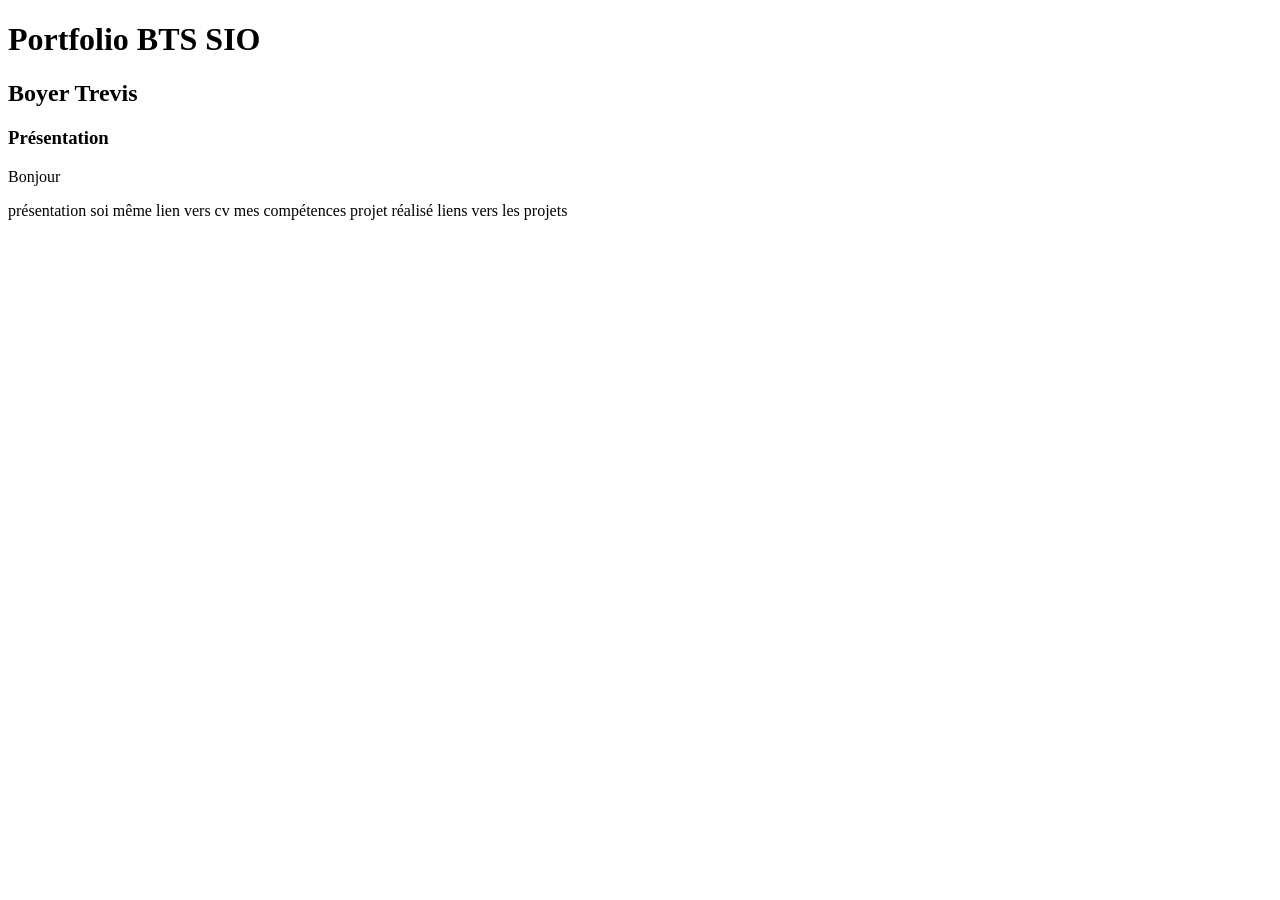
==== portfolio.html @ d248f3e8 "Rename Portfolio.html to portfolio.html" ====
<!DOCTYPE html>
<html>
    <head>
        <meta charset="UTF-8">
        <title>Portfolio</title>
    </head>
    <body>
        <header>
            <h1>Portfolio  BTS SIO</h1>
            <h2>Boyer Trevis</h2>
            <nav>
                
            </nav>
        </header>

        <section>
            <h3>Présentation</h3>
            <p>Bonjour</p>
        </section>

        <footer>

        </footer>
    </body>
</html>
présentation soi même
lien vers cv
mes compétences
projet réalisé liens vers les projets
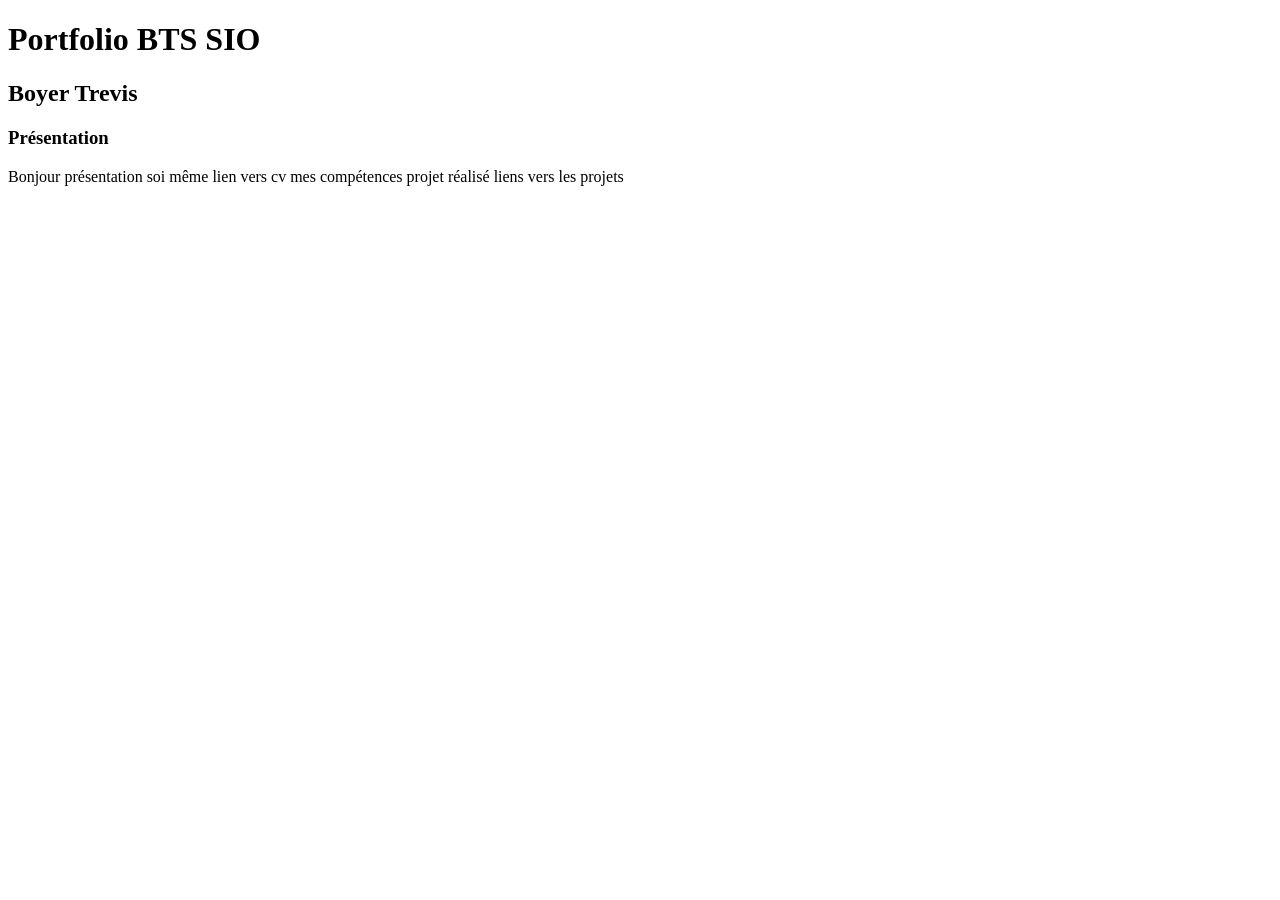
==== commit a793bf21: "Update portfolio.html" ====
--- a/portfolio.html
+++ b/portfolio.html
@@ -15,7 +15,10 @@
 
         <section>
             <h3>Présentation</h3>
-            <p>Bonjour</p>
+            <p>Bonjour présentation soi même
+            lien vers cv
+            mes compétences
+            projet réalisé liens vers les projets</p>
         </section>
 
         <footer>
@@ -23,7 +26,3 @@
         </footer>
     </body>
 </html>
-présentation soi même
-lien vers cv
-mes compétences
-projet réalisé liens vers les projets
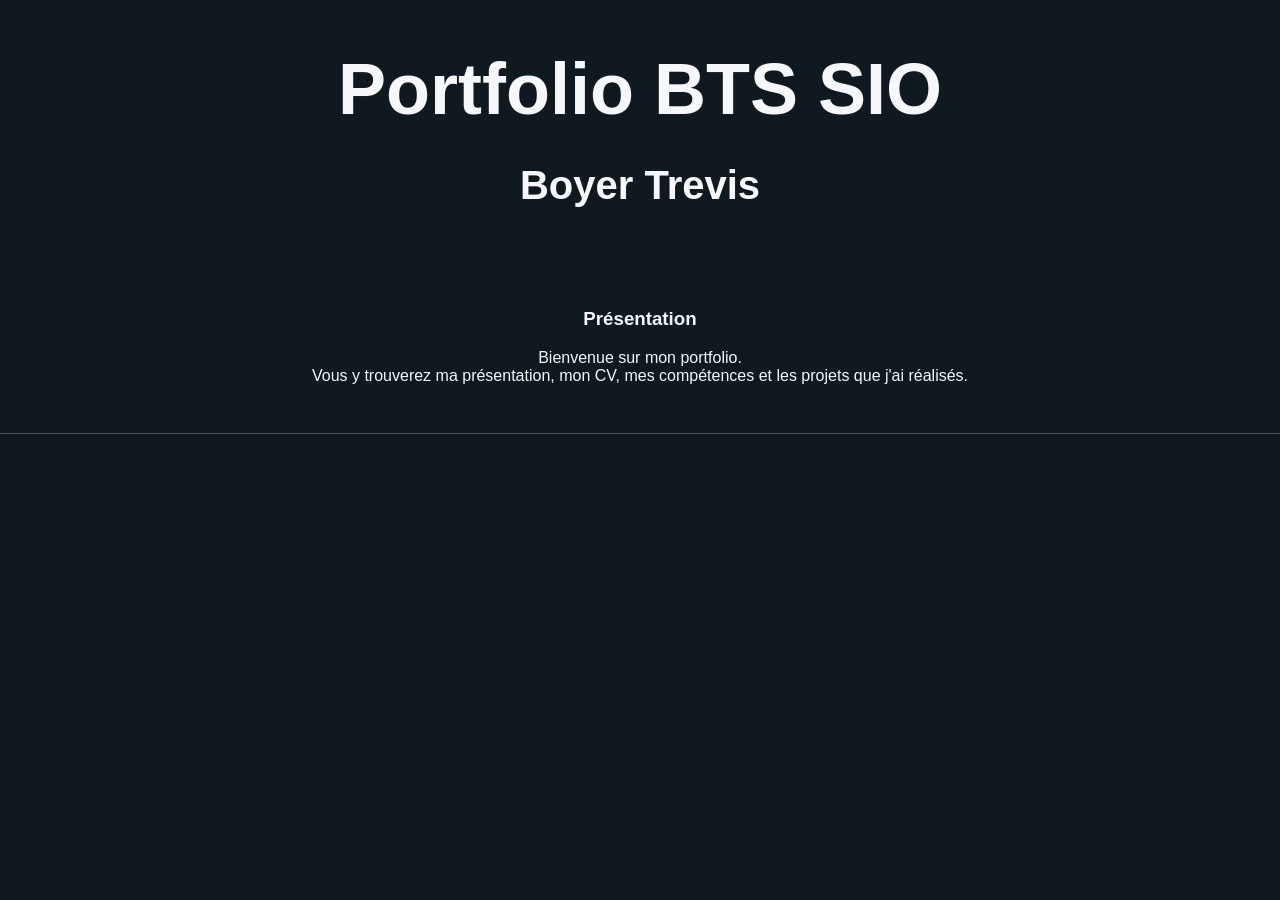
==== commit 3998ed62: "br" ====
--- a/portfolio.html
+++ b/portfolio.html
@@ -1,28 +1,26 @@
-<!DOCTYPE html>
-<html>
-    <head>
-        <meta charset="UTF-8">
-        <title>Portfolio</title>
-    </head>
-    <body>
-        <header>
-            <h1>Portfolio  BTS SIO</h1>
-            <h2>Boyer Trevis</h2>
-            <nav>
-                
-            </nav>
-        </header>
-
-        <section>
-            <h3>Présentation</h3>
-            <p>Bonjour présentation soi même
-            lien vers cv
-            mes compétences
-            projet réalisé liens vers les projets</p>
-        </section>
-
-        <footer>
-
-        </footer>
-    </body>
-</html>
+<!DOCTYPE html>
+<html lang="fr">
+    <head>
+        <meta charset="UTF-8">
+        <meta name="viewport" content="width=device-width, initial-scale=1.0">
+        <title>Portfolio</title>
+        <link rel="stylesheet" href="stylep.css">
+    </head>
+    <body>
+        <header>
+            <h1>Portfolio BTS SIO</h1>
+            <h2>Boyer Trevis</h2>
+            <nav>
+            </nav>
+        </header>
+
+        <section>
+            <h3>Présentation</h3>
+            <p>Bienvenue sur mon portfolio.<br>Vous y trouverez ma présentation, mon CV, mes compétences et les projets que j'ai réalisés.</p>
+        </section>
+
+        <footer>
+
+        </footer>
+    </body>
+</html>
--- a/stylep.css
+++ b/stylep.css
@@ -0,0 +1,51 @@
+html {
+    background-color: #101820;
+    color: #f5f7fa;
+    font-family: Arial, sans-serif;
+    height: 100%;
+}
+
+body {
+    margin: 0;
+    height: 100%;
+    display: flex;
+    flex-direction: column;
+}
+
+main {
+    width: min(90%, 900px);
+    margin: 0 auto;
+    flex: 1;
+}
+
+section {
+    padding: 32px 0;
+}
+
+header {
+    text-align: center;
+    padding: 48px 16px 16px;
+}
+
+h1 {
+    margin: 0;
+    font-size: 72px;
+}
+
+h2 {
+    font-size: 40px;
+}
+
+footer {
+    padding: 16px;
+    text-align: center;
+    border-top: 1px solid #40505c;
+}
+
+h3 {
+    text-align: center;
+}
+
+p {
+    text-align: center;
+}
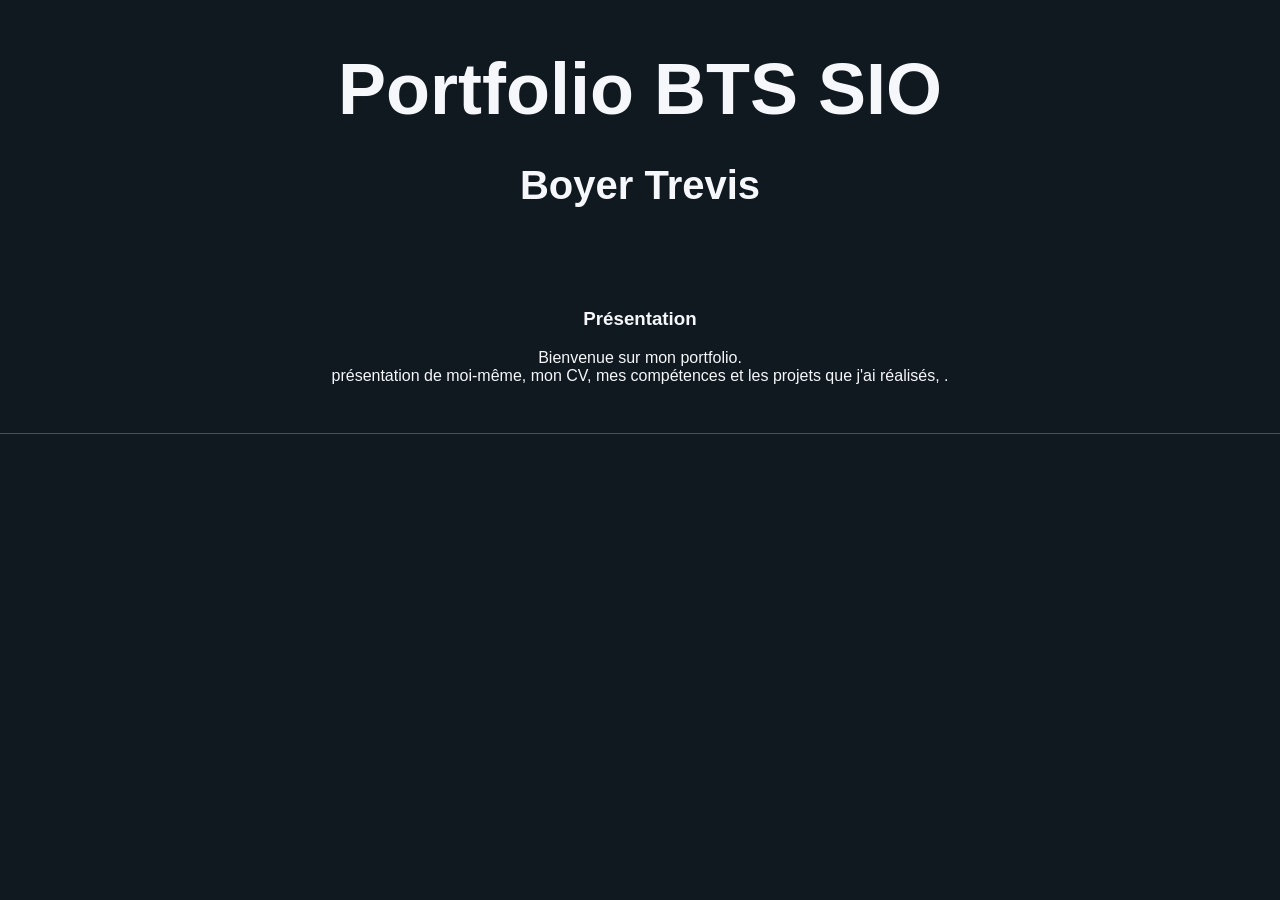
==== commit 42447ccb: "port" ====
--- a/portfolio.html
+++ b/portfolio.html
@@ -16,7 +16,7 @@
 
         <section>
             <h3>Présentation</h3>
-            <p>Bienvenue sur mon portfolio.<br>Vous y trouverez ma présentation, mon CV, mes compétences et les projets que j'ai réalisés.</p>
+            <p>Bienvenue sur mon portfolio.<br>présentation de moi-même, mon CV, mes compétences et les projets que j'ai réalisés, .</p>
         </section>
 
         <footer>
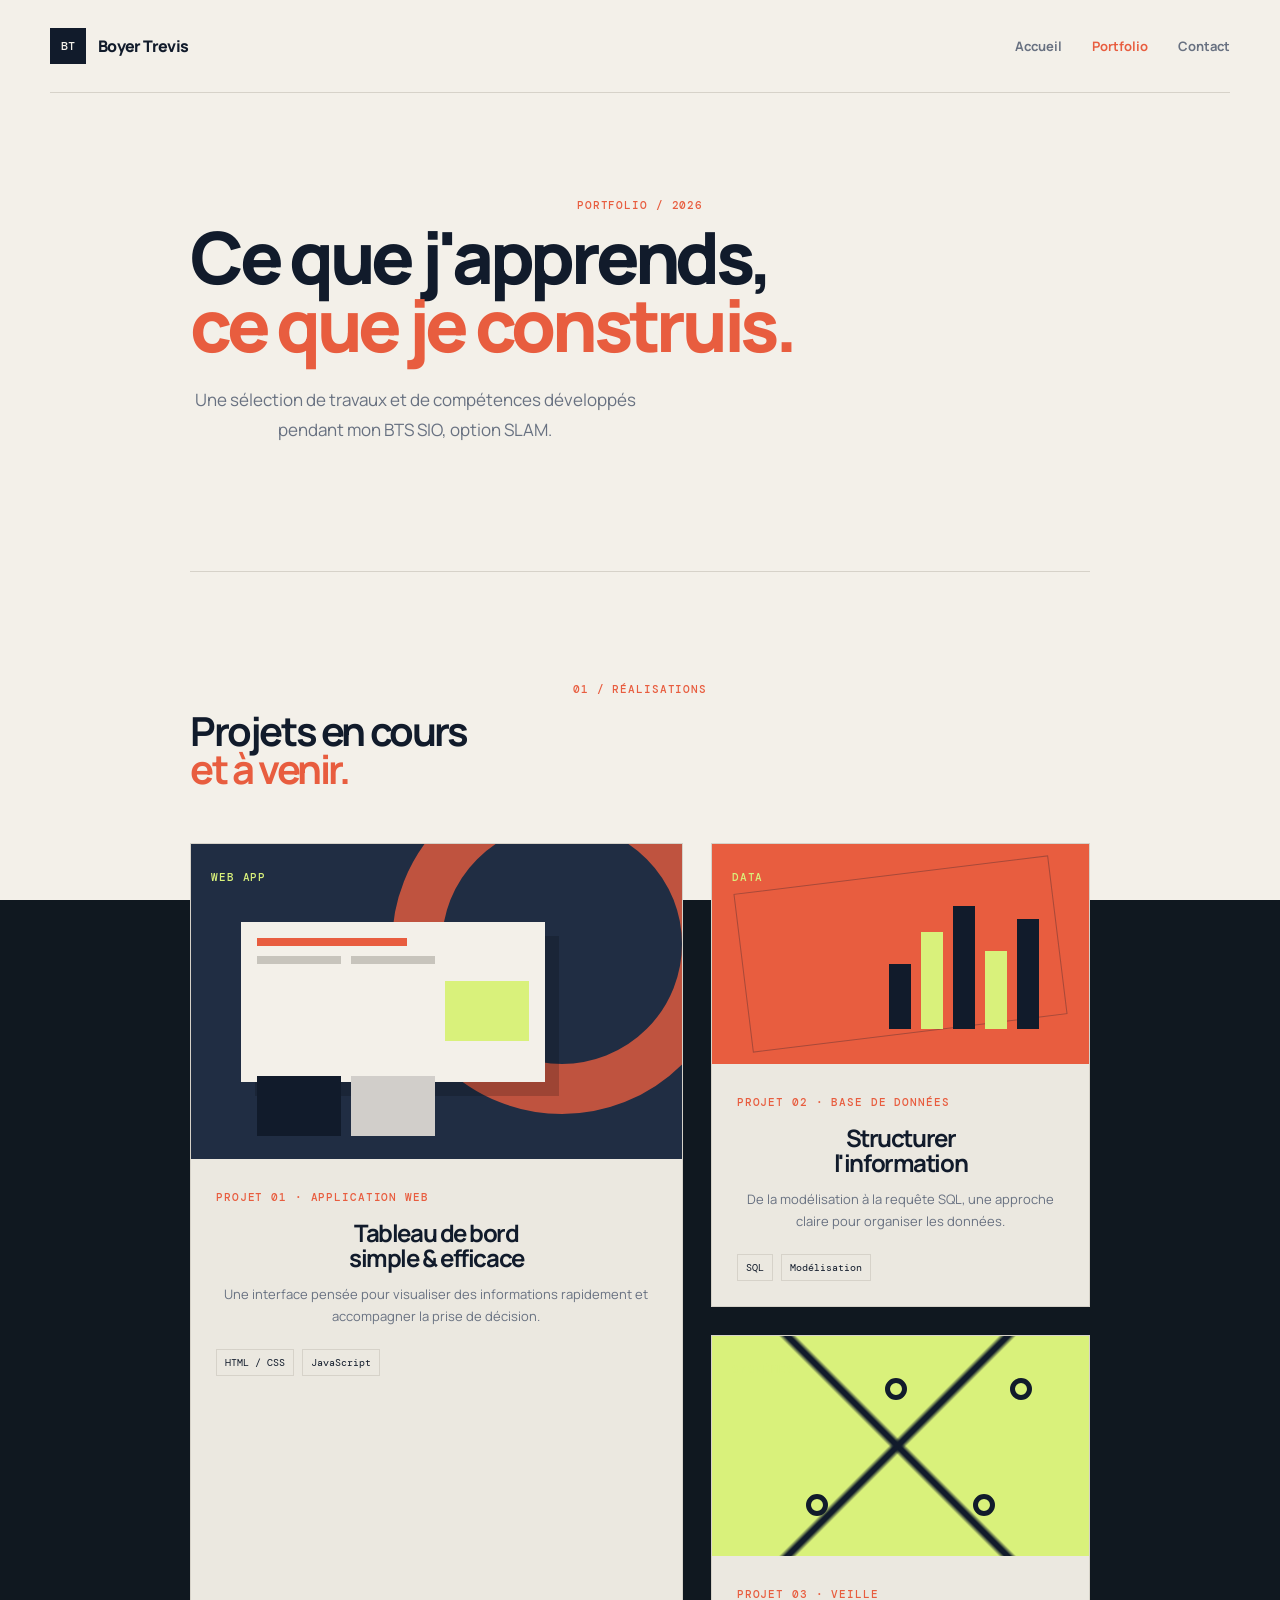
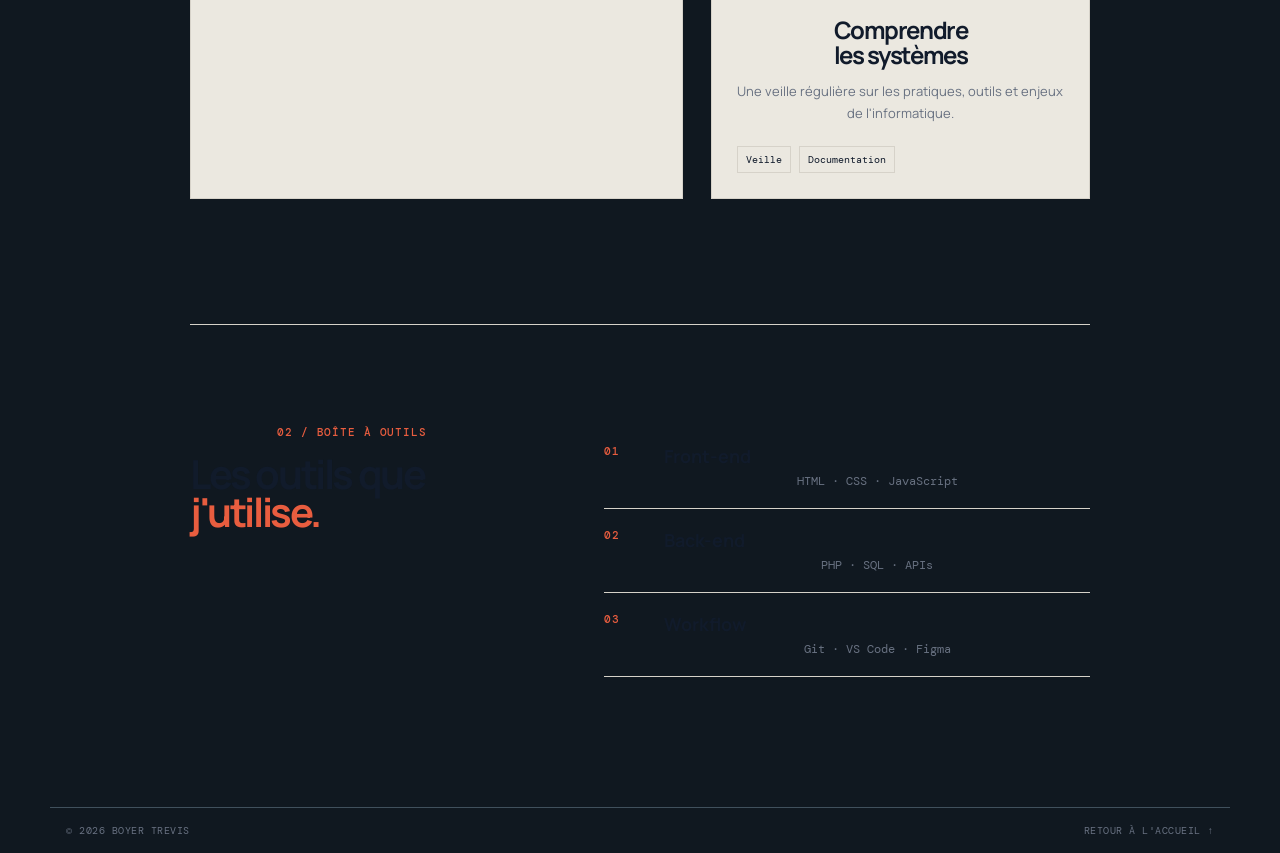
==== commit 13faabb2: "change" ====
--- a/portfolio.html
+++ b/portfolio.html
@@ -3,24 +3,28 @@
     <head>
         <meta charset="UTF-8">
         <meta name="viewport" content="width=device-width, initial-scale=1.0">
-        <title>Portfolio</title>
+        <meta name="description" content="Compétences et projets de Boyer Trevis, étudiant en BTS SIO.">
+        <title>Portfolio | Projets & compétences</title>
         <link rel="stylesheet" href="stylep.css">
     </head>
     <body>
-        <header>
-            <h1>Portfolio BTS SIO</h1>
-            <h2>Boyer Trevis</h2>
-            <nav>
-            </nav>
+        <header class="site-header">
+            <a class="brand" href="index.html"><span class="brand-mark">BT</span><span>Boyer Trevis</span></a>
+            <nav aria-label="Navigation principale"><a href="index.html">Accueil</a><a class="active" href="portfolio.html">Portfolio</a><a href="index.html#contact">Contact</a></nav>
         </header>
 
-        <section>
-            <h3>Présentation</h3>
-            <p>Bienvenue sur mon portfolio.<br>présentation de moi-même, mon CV, mes compétences et les projets que j'ai réalisés, .</p>
-        </section>
+        <main>
+            <section class="page-intro"><p class="eyebrow">Portfolio / 2026</p><h1>Ce que j'apprends,<br><em>ce que je construis.</em></h1><p class="intro">Une sélection de travaux et de compétences développés pendant mon BTS SIO, option SLAM.</p></section>
 
-        <footer>
+            <section class="projects" aria-labelledby="projects-title"><div class="section-heading inline-heading"><p class="eyebrow">01 / Réalisations</p><h2 id="projects-title">Projets en cours<br><em>et à venir.</em></h2></div><div class="project-grid">
+                <article class="project project-featured"><div class="project-visual visual-dashboard"><span class="visual-label">WEB APP</span><div class="mini-window"><div></div><div></div><div></div><i></i><i></i><i></i></div></div><div class="project-info"><span class="project-type">Projet 01 · Application web</span><h3>Tableau de bord<br>simple & efficace</h3><p>Une interface pensée pour visualiser des informations rapidement et accompagner la prise de décision.</p><div class="tags"><span>HTML / CSS</span><span>JavaScript</span></div></div></article>
+                <article class="project"><div class="project-visual visual-data"><span class="visual-label">DATA</span><div class="data-bars"><i></i><i></i><i></i><i></i><i></i></div></div><div class="project-info"><span class="project-type">Projet 02 · Base de données</span><h3>Structurer<br>l'information</h3><p>De la modélisation à la requête SQL, une approche claire pour organiser les données.</p><div class="tags"><span>SQL</span><span>Modélisation</span></div></div></article>
+                <article class="project"><div class="project-visual visual-network"><span class="visual-label">SYSTÈMES</span><div class="network-lines"><b></b><b></b><b></b><b></b></div></div><div class="project-info"><span class="project-type">Projet 03 · Veille</span><h3>Comprendre<br>les systèmes</h3><p>Une veille régulière sur les pratiques, outils et enjeux de l'informatique.</p><div class="tags"><span>Veille</span><span>Documentation</span></div></div></article>
+            </div></section>
 
-        </footer>
+            <section class="toolbox" aria-labelledby="toolbox-title"><div class="section-heading"><p class="eyebrow">02 / Boîte à outils</p><h2 id="toolbox-title">Les outils que<br><em>j'utilise.</em></h2></div><div class="tool-list"><div><span>01</span><strong>Front-end</strong><p>HTML · CSS · JavaScript</p></div><div><span>02</span><strong>Back-end</strong><p>PHP · SQL · APIs</p></div><div><span>03</span><strong>Workflow</strong><p>Git · VS Code · Figma</p></div></div></section>
+        </main>
+
+        <footer><span>© 2026 Boyer Trevis</span><span><a href="index.html">Retour à l'accueil ↑</a></span></footer>
     </body>
 </html>
--- a/stylep.css
+++ b/stylep.css
@@ -1,3 +1,17 @@
+@import url('https://fonts.googleapis.com/css2?family=DM+Mono:wght@400;500&family=Manrope:wght@400;500;600;700;800&display=swap');
+:root { --ink:#111b2b; --paper:#f3f0e9; --muted:#687181; --line:#d6d2c9; --accent:#e85d3f; --lime:#d9f17b; }
+* { box-sizing:border-box; } html { scroll-behavior:smooth; } body { margin:0; color:var(--ink); background:var(--paper); font-family:'Manrope',sans-serif; } a { color:inherit; text-decoration:none; }
+.site-header { width:min(1180px,calc(100% - 64px)); margin:auto; padding:28px 0; display:flex; justify-content:space-between; align-items:center; border-bottom:1px solid var(--line); } .brand { display:flex; gap:12px; align-items:center; font-weight:800; letter-spacing:-.04em; } .brand-mark { display:grid; width:36px; height:36px; place-items:center; color:var(--paper); background:var(--ink); font:500 12px 'DM Mono',monospace; letter-spacing:0; } nav { display:flex; gap:30px; font-size:13px; font-weight:700; } nav a { color:var(--muted); transition:color .2s ease; } nav a:hover,nav a.active { color:var(--accent); }
+main { width:min(1180px,calc(100% - 64px)); margin:auto; } .hero { min-height:610px; padding:112px 0 120px; display:grid; grid-template-columns:minmax(0,1.25fr) minmax(300px,.75fr); align-items:center; gap:80px; } .eyebrow,.project-type,.visual-label,.skill-number,.tool-list span { color:var(--accent); font:500 11px 'DM Mono',monospace; letter-spacing:.08em; text-transform:uppercase; } h1,h2,h3,p { margin-top:0; } h1,h2,h3 { letter-spacing:-.06em; } h1 { max-width:750px; margin:20px 0 28px; font-size:clamp(3.5rem,7vw,6.7rem); line-height:.95; font-weight:800; } h2 { margin:16px 0 0; font-size:clamp(2.5rem,5vw,4.7rem); line-height:.95; } h3 { font-size:24px; line-height:1.04; } em { color:var(--accent); font-style:normal; } .intro { max-width:510px; color:var(--muted); font-size:17px; line-height:1.75; }
+.actions { display:flex; flex-wrap:wrap; gap:12px; margin-top:38px; } .button { display:inline-flex; gap:28px; align-items:center; padding:16px 20px; font-size:12px; font-weight:800; transition:transform .2s ease,background .2s ease; } .button:hover { transform:translateY(-3px); } .button-primary { color:var(--paper); background:var(--ink); } .button-primary:hover { background:var(--accent); } .button-ghost { border:1px solid var(--line); } .button-ghost:hover { border-color:var(--ink); }
+.hero-card { padding:28px; min-height:330px; color:var(--paper); background:var(--ink); position:relative; overflow:hidden; } .hero-card:after { content:''; position:absolute; width:220px; height:220px; right:-55px; bottom:-80px; border:38px solid var(--accent); border-radius:50%; opacity:.85; } .card-top { position:relative; z-index:1; font:11px 'DM Mono',monospace; color:#b9c0cd; } .status-dot { display:inline-block; width:7px; height:7px; margin-right:7px; border-radius:50%; background:var(--lime); } .monogram { position:relative; z-index:1; margin:48px 0 35px; font-size:94px; font-weight:800; line-height:.8; letter-spacing:-.12em; } .monogram span { color:var(--accent); } .card-role { position:relative; z-index:1; color:#b9c0cd; font:13px/1.6 'DM Mono',monospace; } .card-role strong { color:var(--lime); font-weight:400; } .card-line { position:relative; z-index:1; display:flex; justify-content:space-between; padding-top:10px; margin-top:10px; border-top:1px solid #354052; color:#8791a1; font:10px 'DM Mono',monospace; } .card-line strong { color:var(--paper); font-weight:400; }
+.section { padding:120px 0; border-top:1px solid var(--line); } .split-section,.skills-section,.toolbox { display:grid; grid-template-columns:.8fr 1.2fr; gap:90px; } .section-text { max-width:560px; padding-top:4px; } .section-text p { color:var(--muted); font-size:16px; line-height:1.85; } .text-link { display:inline-block; margin-top:15px; border-bottom:1px solid var(--accent); padding-bottom:5px; font-size:13px; font-weight:800; } .text-link span { color:var(--accent); margin-left:12px; }
+.skill-grid { display:grid; grid-template-columns:repeat(3,1fr); gap:20px; } .skill { padding:25px 20px; min-height:215px; border-top:2px solid var(--ink); } .skill-number { color:var(--muted); } .skill h3 { margin:34px 0 14px; font-size:20px; } .skill p,.project-info p { color:var(--muted); font-size:13px; line-height:1.7; } .contact-band { display:flex; justify-content:space-between; align-items:center; gap:30px; padding:70px 0; border-top:1px solid var(--line); } .contact-band h2 { font-size:clamp(2rem,4vw,3.5rem); } .button-light { color:var(--ink); background:var(--lime); } .button-light:hover { background:var(--accent); }
+footer { display:flex; justify-content:space-between; width:min(1180px,calc(100% - 64px)); margin:auto; padding:25px 0; border-top:1px solid var(--line); color:var(--muted); font:10px 'DM Mono',monospace; text-transform:uppercase; letter-spacing:.05em; } footer a:hover { color:var(--accent); }
+.page-intro { padding:105px 0 110px; border-bottom:1px solid var(--line); } .page-intro h1 { margin-bottom:25px; } .page-intro .intro { max-width:450px; } .projects { padding:110px 0 125px; } .inline-heading { margin-bottom:55px; } .project-grid { display:grid; grid-template-columns:1.3fr 1fr; gap:28px; } .project { border:1px solid var(--line); background:#ebe8e0; transition:transform .25s ease,box-shadow .25s ease; } .project:hover { transform:translateY(-6px); box-shadow:8px 8px 0 var(--lime); } .project-featured { grid-row:span 2; } .project-visual { height:220px; position:relative; overflow:hidden; padding:20px; background:var(--ink); } .project-featured .project-visual { height:315px; } .visual-label { color:var(--lime); } .visual-dashboard { background:#202d43; } .visual-dashboard:before { content:''; position:absolute; width:240px; height:240px; right:-50px; top:-70px; border:50px solid var(--accent); border-radius:50%; opacity:.8; } .mini-window { position:absolute; top:78px; left:50px; width:62%; height:160px; padding:16px; display:grid; grid-template-columns:repeat(3,1fr); gap:10px; background:var(--paper); box-shadow:14px 14px 0 rgba(0,0,0,.18); } .mini-window div { height:8px; background:#c7c4bc; } .mini-window div:first-child { grid-column:span 3; width:55%; background:var(--accent); } .mini-window i { display:block; margin-top:25px; height:60px; background:var(--lime); } .mini-window i:nth-of-type(2) { background:var(--ink); } .mini-window i:nth-of-type(3) { background:#d1ceca; }
+.visual-data { background:var(--accent); } .visual-data:before { content:''; position:absolute; inset:30px; border:1px solid rgba(17,27,43,.3); transform:rotate(-7deg); } .data-bars { position:absolute; right:50px; bottom:35px; display:flex; align-items:end; gap:10px; height:130px; } .data-bars i { width:22px; background:var(--ink); height:50%; } .data-bars i:nth-child(2) { height:75%; background:var(--lime); } .data-bars i:nth-child(3) { height:95%; } .data-bars i:nth-child(4) { height:60%; background:var(--lime); } .data-bars i:nth-child(5) { height:85%; } .visual-network { background:var(--lime); } .network-lines { position:absolute; inset:0; background:linear-gradient(135deg,transparent 48%,var(--ink) 49%,var(--ink) 50%,transparent 51%),linear-gradient(45deg,transparent 48%,var(--ink) 49%,var(--ink) 50%,transparent 51%); } .network-lines b { position:absolute; width:22px; height:22px; border:5px solid var(--ink); border-radius:50%; background:var(--lime); } .network-lines b:nth-child(1) { top:42px; left:46%; } .network-lines b:nth-child(2) { bottom:40px; left:25%; } .network-lines b:nth-child(3) { bottom:40px; right:25%; } .network-lines b:nth-child(4) { top:42px; right:15%; }
+.project-info { padding:25px; } .project-info h3 { margin:15px 0 12px; } .tags { display:flex; flex-wrap:wrap; gap:8px; margin-top:22px; } .tags span { padding:6px 8px; color:var(--ink); border:1px solid var(--line); font:10px 'DM Mono',monospace; } .toolbox { padding:100px 0 130px; border-top:1px solid var(--line); } .tool-list>div { display:grid; grid-template-columns:45px 1fr; gap:0 15px; padding:19px 0; border-bottom:1px solid var(--line); } .tool-list strong { font-size:18px; } .tool-list p { grid-column:2; margin:5px 0 0; color:var(--muted); font:12px 'DM Mono',monospace; }
+@media (max-width:760px) { .site-header,main,footer { width:min(100% - 36px,560px); } .site-header { align-items:flex-start; } nav { gap:13px; font-size:11px; } .hero { display:block; padding:75px 0 80px; } .hero-card { margin-top:55px; } h1 { font-size:clamp(3.2rem,15vw,5rem); } .section,.projects,.toolbox { padding:75px 0; } .split-section,.skills-section,.toolbox { display:block; } .section-heading { margin-bottom:42px; } .skill-grid,.project-grid { display:block; } .skill,.project { margin-bottom:20px; } .project-featured .project-visual,.project-visual { height:240px; } .contact-band,footer { display:block; } .contact-band .button { margin-top:25px; } footer span { display:block; margin-top:8px; } }
 html {
     background-color: #101820;
     color: #f5f7fa;
